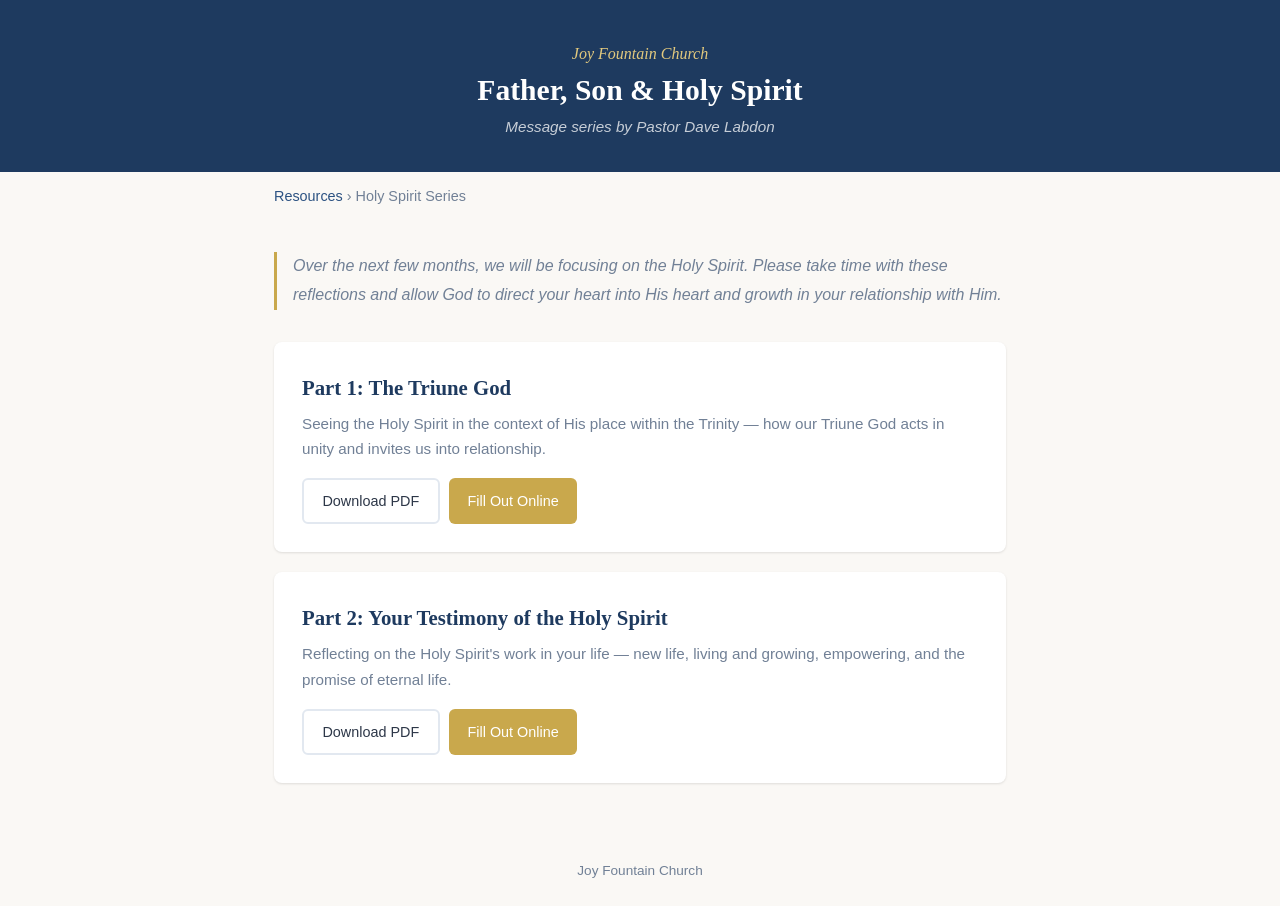
==== 2025-holy-spirit/index.html @ 9b5f1e60 "Add Holy Spirit series resource pages with interactive forms Static site for Joy Fountain Church res" ====
<!DOCTYPE html>
<html lang="en">
<head>
  <meta charset="UTF-8">
  <meta name="viewport" content="width=device-width, initial-scale=1.0">
  <title>Father, Son &amp; Holy Spirit - Joy Fountain Church</title>
  <link rel="stylesheet" href="../style.css">
</head>
<body>
  <header class="site-header">
    <p class="church-name">Joy Fountain Church</p>
    <h1>Father, Son &amp; Holy Spirit</h1>
    <p class="subtitle">Message series by Pastor Dave Labdon</p>
  </header>

  <nav class="breadcrumb">
    <a href="../">Resources</a> &rsaquo; Holy Spirit Series
  </nav>

  <div class="container">
    <p class="series-intro">Over the next few months, we will be focusing on the Holy Spirit. Please take time with these reflections and allow God to direct your heart into His heart and growth in your relationship with Him.</p>

    <div class="card">
      <h2>Part 1: The Triune God</h2>
      <p class="card-desc">Seeing the Holy Spirit in the context of His place within the Trinity &mdash; how our Triune God acts in unity and invites us into relationship.</p>
      <div class="card-actions">
        <a href="The_Triune_God_reflection_fillable.pdf" class="btn btn-outline" target="_blank">Download PDF</a>
        <a href="triune-god.html" class="btn btn-accent">Fill Out Online</a>
      </div>
    </div>

    <div class="card">
      <h2>Part 2: Your Testimony of the Holy Spirit</h2>
      <p class="card-desc">Reflecting on the Holy Spirit's work in your life &mdash; new life, living and growing, empowering, and the promise of eternal life.</p>
      <div class="card-actions">
        <a href="Testimony_of_the_Holy_Spirit_reflection_fillable.pdf" class="btn btn-outline" target="_blank">Download PDF</a>
        <a href="testimony.html" class="btn btn-accent">Fill Out Online</a>
      </div>
    </div>
  </div>

  <footer class="site-footer">
    Joy Fountain Church
  </footer>
</body>
</html>
---- style.css ----
:root {
  --primary: #1e3a5f;
  --primary-light: #2c5282;
  --accent: #c9a84c;
  --accent-light: #e2c97e;
  --bg: #faf8f5;
  --bg-card: #ffffff;
  --text: #2d3748;
  --text-light: #718096;
  --border: #e2e8f0;
  --input-bg: #edf2f7;
}

*, *::before, *::after {
  margin: 0;
  padding: 0;
  box-sizing: border-box;
}

body {
  font-family: -apple-system, BlinkMacSystemFont, 'Segoe UI', Roboto, sans-serif;
  background: var(--bg);
  color: var(--text);
  line-height: 1.7;
}

/* Header */
.site-header {
  text-align: center;
  padding: 2.5rem 1.5rem 2rem;
  background: var(--primary);
  color: white;
}

.site-header .church-name {
  font-family: Georgia, 'Times New Roman', serif;
  font-style: italic;
  font-size: 1rem;
  color: var(--accent-light);
  margin-bottom: 0.25rem;
}

.site-header h1 {
  font-family: Georgia, 'Times New Roman', serif;
  font-size: 1.85rem;
  font-weight: 700;
  margin-bottom: 0.25rem;
  line-height: 1.3;
}

.site-header .subtitle {
  font-size: 0.95rem;
  color: rgba(255, 255, 255, 0.75);
  font-style: italic;
}

/* Container */
.container {
  max-width: 780px;
  margin: 0 auto;
  padding: 2rem 1.5rem;
}

/* Breadcrumb */
.breadcrumb {
  max-width: 780px;
  margin: 0 auto;
  padding: 0.75rem 1.5rem;
  font-size: 0.9rem;
  color: var(--text-light);
}

.breadcrumb a {
  color: var(--primary-light);
  text-decoration: none;
}

.breadcrumb a:hover {
  text-decoration: underline;
}

/* Cards */
.card {
  background: var(--bg-card);
  border-radius: 8px;
  box-shadow: 0 1px 3px rgba(0, 0, 0, 0.08), 0 1px 2px rgba(0, 0, 0, 0.04);
  padding: 1.75rem;
  margin-bottom: 1.25rem;
}

.card h2 {
  font-family: Georgia, 'Times New Roman', serif;
  color: var(--primary);
  font-size: 1.3rem;
  margin-bottom: 0.35rem;
}

.card .card-desc {
  color: var(--text-light);
  margin-bottom: 1rem;
  font-size: 0.95rem;
}

.card-actions {
  display: flex;
  gap: 0.6rem;
  flex-wrap: wrap;
}

/* Series intro */
.series-intro {
  font-style: italic;
  color: var(--text-light);
  margin-bottom: 2rem;
  border-left: 3px solid var(--accent);
  padding-left: 1rem;
  line-height: 1.8;
}

/* Buttons */
.btn {
  display: inline-flex;
  align-items: center;
  gap: 0.4rem;
  padding: 0.55rem 1.15rem;
  border-radius: 6px;
  font-size: 0.9rem;
  font-weight: 500;
  text-decoration: none;
  border: none;
  cursor: pointer;
  transition: background 0.2s, color 0.2s, border-color 0.2s;
  font-family: inherit;
}

.btn-primary {
  background: var(--primary);
  color: white;
}

.btn-primary:hover {
  background: var(--primary-light);
}

.btn-accent {
  background: var(--accent);
  color: white;
}

.btn-accent:hover {
  background: #b8993f;
}

.btn-outline {
  background: transparent;
  border: 2px solid var(--border);
  color: var(--text);
}

.btn-outline:hover {
  border-color: var(--primary);
  color: var(--primary);
}

.btn:disabled {
  opacity: 0.6;
  cursor: not-allowed;
}

/* Form page styles */
.intro-text {
  font-style: italic;
  color: var(--text-light);
  border-left: 3px solid var(--accent);
  padding-left: 1rem;
  margin-bottom: 2rem;
  line-height: 1.8;
}

.form-section {
  margin-bottom: 2.5rem;
}

.form-section h2 {
  font-family: Georgia, 'Times New Roman', serif;
  color: var(--primary);
  font-size: 1.25rem;
  border-bottom: 2px solid var(--accent);
  padding-bottom: 0.4rem;
  margin-bottom: 1.25rem;
}

.context {
  margin-bottom: 1.25rem;
  color: var(--text-light);
}

.question-group {
  margin-bottom: 1.5rem;
}

.question-group label {
  display: block;
  font-weight: 500;
  margin-bottom: 0.4rem;
  line-height: 1.65;
}

.question-group textarea {
  width: 100%;
  min-height: 110px;
  padding: 0.7rem;
  border: 2px solid var(--border);
  border-radius: 6px;
  font-family: inherit;
  font-size: 0.95rem;
  line-height: 1.6;
  background: var(--input-bg);
  color: var(--text);
  resize: vertical;
  transition: border-color 0.2s, background 0.2s;
}

.question-group textarea:focus {
  outline: none;
  border-color: var(--primary-light);
  background: white;
}

.prayer-box {
  background: var(--input-bg);
  border-left: 4px solid var(--accent);
  padding: 1.25rem 1.5rem;
  font-style: italic;
  border-radius: 0 6px 6px 0;
  margin-bottom: 1rem;
  line-height: 1.8;
}

.form-actions {
  display: flex;
  gap: 0.75rem;
  flex-wrap: wrap;
  padding-top: 1.5rem;
  border-top: 1px solid var(--border);
}

.closing-text {
  text-align: center;
  color: var(--text-light);
  font-style: italic;
  margin-top: 1.5rem;
  font-size: 0.95rem;
}

.response-text {
  white-space: pre-wrap;
  padding: 0.7rem;
  background: var(--input-bg);
  border-radius: 6px;
  min-height: 1.5rem;
  line-height: 1.6;
  font-size: 0.95rem;
}

/* Footer */
.site-footer {
  text-align: center;
  padding: 1.5rem;
  color: var(--text-light);
  font-size: 0.85rem;
}

/* Save indicator */
.save-indicator {
  position: fixed;
  bottom: 1.25rem;
  right: 1.25rem;
  background: var(--primary);
  color: white;
  padding: 0.4rem 0.85rem;
  border-radius: 6px;
  font-size: 0.8rem;
  opacity: 0;
  transition: opacity 0.3s;
  pointer-events: none;
}

.save-indicator.show {
  opacity: 1;
}

/* Print styles */
@media print {
  body { background: white; }
  .site-header { background: none; color: var(--text); padding: 1rem 0; border-bottom: 2px solid var(--primary); }
  .site-header .church-name { color: var(--text-light); }
  .site-header h1 { color: var(--primary); }
  .site-header .subtitle { color: var(--text-light); }
  .form-actions, .breadcrumb, .save-indicator { display: none !important; }
  .question-group textarea { border: 1px solid #ccc; background: white; }
  .card { box-shadow: none; border: 1px solid #ddd; }
  .container { padding: 1rem 0; }
}

/* Responsive */
@media (max-width: 600px) {
  .site-header { padding: 2rem 1rem 1.5rem; }
  .site-header h1 { font-size: 1.4rem; }
  .container { padding: 1.25rem 1rem; }
  .card { padding: 1.25rem; }
  .card-actions { flex-direction: column; }
  .btn { justify-content: center; }
  .form-actions { flex-direction: column; }
}
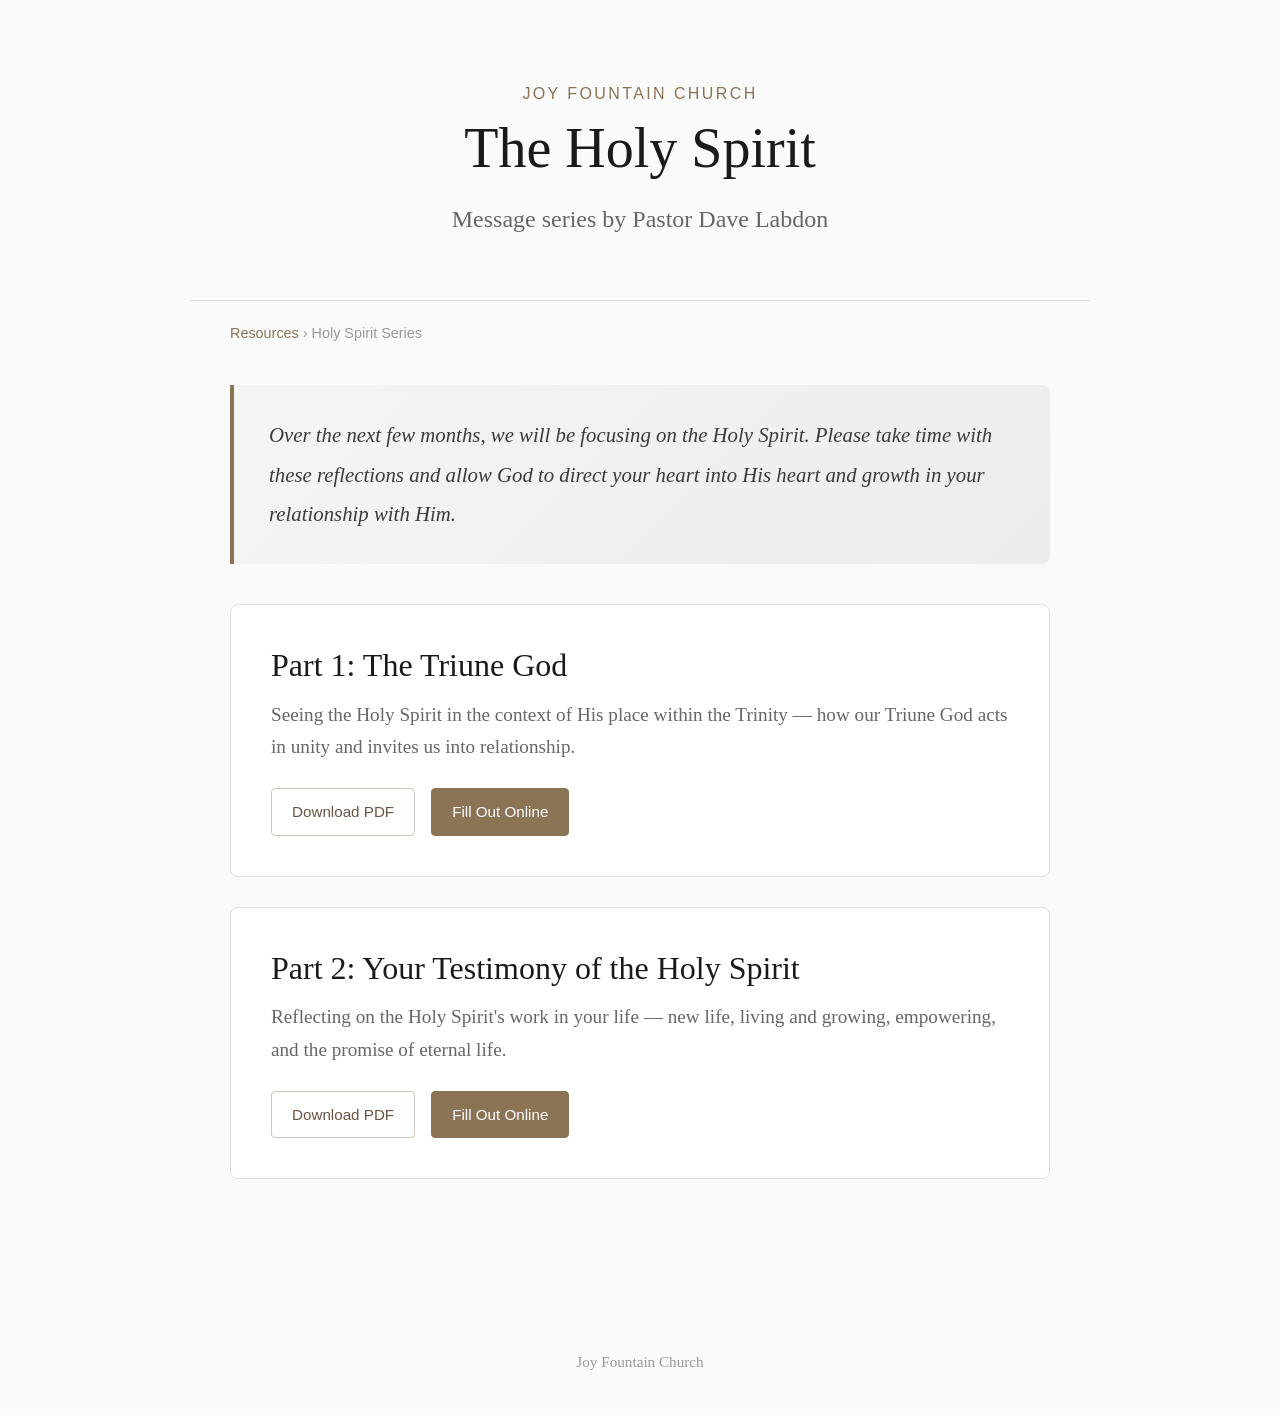
==== commit 47a74e7a: "Rename series to The Holy Spirit and add message videos Embeds YouTube videos at the top of each int" ====
--- a/2025-holy-spirit/index.html
+++ b/2025-holy-spirit/index.html
@@ -3,13 +3,13 @@
 <head>
   <meta charset="UTF-8">
   <meta name="viewport" content="width=device-width, initial-scale=1.0">
-  <title>Father, Son &amp; Holy Spirit - Joy Fountain Church</title>
+  <title>The Holy Spirit - Joy Fountain Church</title>
   <link rel="stylesheet" href="../style.css">
 </head>
 <body>
   <header class="site-header">
     <p class="church-name">Joy Fountain Church</p>
-    <h1>Father, Son &amp; Holy Spirit</h1>
+    <h1>The Holy Spirit</h1>
     <p class="subtitle">Message series by Pastor Dave Labdon</p>
   </header>
 
--- a/style.css
+++ b/style.css
@@ -1,315 +1,435 @@
-:root {
-  --primary: #1e3a5f;
-  --primary-light: #2c5282;
-  --accent: #c9a84c;
-  --accent-light: #e2c97e;
-  --bg: #faf8f5;
-  --bg-card: #ffffff;
-  --text: #2d3748;
-  --text-light: #718096;
-  --border: #e2e8f0;
-  --input-bg: #edf2f7;
-}
-
-*, *::before, *::after {
-  margin: 0;
-  padding: 0;
-  box-sizing: border-box;
+/* ================================================================
+   JOY FOUNTAIN CHURCH — RESOURCES
+   ================================================================ */
+
+* {
+    margin: 0;
+    padding: 0;
+    box-sizing: border-box;
 }
 
 body {
-  font-family: -apple-system, BlinkMacSystemFont, 'Segoe UI', Roboto, sans-serif;
-  background: var(--bg);
-  color: var(--text);
-  line-height: 1.7;
-}
-
-/* Header */
+    font-family: 'Georgia', 'Times New Roman', serif;
+    background: #fafafa;
+    color: #2c2c2c;
+    line-height: 1.7;
+}
+
+/* ---- Header ---- */
+
 .site-header {
-  text-align: center;
-  padding: 2.5rem 1.5rem 2rem;
-  background: var(--primary);
-  color: white;
+    text-align: center;
+    padding: 80px 40px 60px;
+    max-width: 900px;
+    margin: 0 auto;
+    border-bottom: 1px solid #e0e0e0;
 }
 
 .site-header .church-name {
-  font-family: Georgia, 'Times New Roman', serif;
-  font-style: italic;
-  font-size: 1rem;
-  color: var(--accent-light);
-  margin-bottom: 0.25rem;
+    font-family: 'Arial', sans-serif;
+    font-size: 1em;
+    text-transform: uppercase;
+    letter-spacing: 0.15em;
+    color: #8b7355;
+    margin-bottom: 8px;
 }
 
 .site-header h1 {
-  font-family: Georgia, 'Times New Roman', serif;
-  font-size: 1.85rem;
-  font-weight: 700;
-  margin-bottom: 0.25rem;
-  line-height: 1.3;
+    font-size: 3.5em;
+    font-weight: normal;
+    margin-bottom: 0.3em;
+    color: #1a1a1a;
+    line-height: 1.2;
 }
 
 .site-header .subtitle {
-  font-size: 0.95rem;
-  color: rgba(255, 255, 255, 0.75);
-  font-style: italic;
-}
-
-/* Container */
+    font-size: 1.5em;
+    color: #666;
+    margin-top: 0.5em;
+}
+
+/* ---- Layout ---- */
+
 .container {
-  max-width: 780px;
-  margin: 0 auto;
-  padding: 2rem 1.5rem;
-}
-
-/* Breadcrumb */
+    max-width: 900px;
+    margin: 0 auto;
+    padding: 40px 40px 100px;
+}
+
+/* ---- Breadcrumb ---- */
+
 .breadcrumb {
-  max-width: 780px;
-  margin: 0 auto;
-  padding: 0.75rem 1.5rem;
-  font-size: 0.9rem;
-  color: var(--text-light);
+    max-width: 900px;
+    margin: 0 auto;
+    padding: 20px 40px 0;
+    font-family: 'Arial', sans-serif;
+    font-size: 0.9em;
+    color: #999;
 }
 
 .breadcrumb a {
-  color: var(--primary-light);
-  text-decoration: none;
+    color: #8b7355;
+    text-decoration: none;
+    transition: color 0.2s;
 }
 
 .breadcrumb a:hover {
-  text-decoration: underline;
-}
-
-/* Cards */
+    color: #6b5344;
+    text-decoration: underline;
+}
+
+/* ---- Cards ---- */
+
 .card {
-  background: var(--bg-card);
-  border-radius: 8px;
-  box-shadow: 0 1px 3px rgba(0, 0, 0, 0.08), 0 1px 2px rgba(0, 0, 0, 0.04);
-  padding: 1.75rem;
-  margin-bottom: 1.25rem;
+    border: 1px solid #e0e0e0;
+    border-radius: 8px;
+    padding: 40px;
+    background: #fff;
+    margin-bottom: 30px;
+    transition: border-color 0.2s, box-shadow 0.2s;
+}
+
+.card:hover {
+    border-color: #8b7355;
+    box-shadow: 0 2px 12px rgba(139, 115, 85, 0.1);
 }
 
 .card h2 {
-  font-family: Georgia, 'Times New Roman', serif;
-  color: var(--primary);
-  font-size: 1.3rem;
-  margin-bottom: 0.35rem;
+    font-size: 2em;
+    font-weight: normal;
+    color: #1a1a1a;
+    margin-bottom: 12px;
+    line-height: 1.3;
 }
 
 .card .card-desc {
-  color: var(--text-light);
-  margin-bottom: 1rem;
-  font-size: 0.95rem;
+    font-size: 1.2em;
+    color: #666;
+    margin-bottom: 24px;
+    line-height: 1.7;
 }
 
 .card-actions {
-  display: flex;
-  gap: 0.6rem;
-  flex-wrap: wrap;
-}
-
-/* Series intro */
+    display: flex;
+    gap: 16px;
+    flex-wrap: wrap;
+}
+
+/* ---- Series Intro ---- */
+
 .series-intro {
-  font-style: italic;
-  color: var(--text-light);
-  margin-bottom: 2rem;
-  border-left: 3px solid var(--accent);
-  padding-left: 1rem;
-  line-height: 1.8;
-}
-
-/* Buttons */
+    font-style: italic;
+    background: linear-gradient(135deg, #f5f5f5 0%, #ececec 100%);
+    padding: 30px 35px;
+    border-left: 4px solid #8b7355;
+    margin-bottom: 40px;
+    border-radius: 0 8px 8px 0;
+    font-size: 1.3em;
+    line-height: 1.9;
+    color: #3a3a3a;
+}
+
+/* ---- Buttons ---- */
+
 .btn {
-  display: inline-flex;
-  align-items: center;
-  gap: 0.4rem;
-  padding: 0.55rem 1.15rem;
-  border-radius: 6px;
-  font-size: 0.9rem;
-  font-weight: 500;
-  text-decoration: none;
-  border: none;
-  cursor: pointer;
-  transition: background 0.2s, color 0.2s, border-color 0.2s;
-  font-family: inherit;
+    font-family: 'Arial', sans-serif;
+    font-size: 0.95em;
+    color: #6b5344;
+    text-decoration: none;
+    padding: 10px 20px;
+    border: 1px solid #d0c4b8;
+    border-radius: 4px;
+    background: transparent;
+    cursor: pointer;
+    transition: background 0.2s, color 0.2s, border-color 0.2s;
+    display: inline-flex;
+    align-items: center;
+    gap: 6px;
+}
+
+.btn:hover {
+    background: #8b7355;
+    color: #fff;
+    border-color: #8b7355;
 }
 
 .btn-primary {
-  background: var(--primary);
-  color: white;
+    background: #8b7355;
+    color: #fff;
+    border-color: #8b7355;
 }
 
 .btn-primary:hover {
-  background: var(--primary-light);
+    background: #6b5344;
+    border-color: #6b5344;
 }
 
 .btn-accent {
-  background: var(--accent);
-  color: white;
+    background: #8b7355;
+    color: #fff;
+    border-color: #8b7355;
 }
 
 .btn-accent:hover {
-  background: #b8993f;
+    background: #6b5344;
+    border-color: #6b5344;
 }
 
 .btn-outline {
-  background: transparent;
-  border: 2px solid var(--border);
-  color: var(--text);
+    background: transparent;
+    color: #6b5344;
+    border-color: #d0c4b8;
 }
 
 .btn-outline:hover {
-  border-color: var(--primary);
-  color: var(--primary);
+    background: #8b7355;
+    color: #fff;
+    border-color: #8b7355;
 }
 
 .btn:disabled {
-  opacity: 0.6;
-  cursor: not-allowed;
-}
-
-/* Form page styles */
+    opacity: 0.5;
+    cursor: not-allowed;
+}
+
+/* ---- Video ---- */
+
+.video-container {
+    position: relative;
+    width: 100%;
+    padding-bottom: 56.25%;
+    margin-bottom: 50px;
+    border-radius: 8px;
+    overflow: hidden;
+    background: #000;
+}
+
+.video-container iframe {
+    position: absolute;
+    top: 0;
+    left: 0;
+    width: 100%;
+    height: 100%;
+    border: 0;
+}
+
+/* ---- Form Page Styles ---- */
+
 .intro-text {
-  font-style: italic;
-  color: var(--text-light);
-  border-left: 3px solid var(--accent);
-  padding-left: 1rem;
-  margin-bottom: 2rem;
-  line-height: 1.8;
+    font-style: italic;
+    background: linear-gradient(135deg, #f5f5f5 0%, #ececec 100%);
+    padding: 30px 35px;
+    border-left: 4px solid #8b7355;
+    margin-bottom: 50px;
+    border-radius: 0 8px 8px 0;
+    font-size: 1.3em;
+    line-height: 1.9;
+    color: #3a3a3a;
 }
 
 .form-section {
-  margin-bottom: 2.5rem;
+    margin-bottom: 50px;
 }
 
 .form-section h2 {
-  font-family: Georgia, 'Times New Roman', serif;
-  color: var(--primary);
-  font-size: 1.25rem;
-  border-bottom: 2px solid var(--accent);
-  padding-bottom: 0.4rem;
-  margin-bottom: 1.25rem;
+    font-size: 2em;
+    font-weight: normal;
+    margin-bottom: 30px;
+    color: #333;
+    line-height: 1.3;
+    padding-top: 40px;
+    border-top: 1px solid #e0e0e0;
+}
+
+.form-section:first-of-type h2 {
+    border-top: none;
+    padding-top: 0;
 }
 
 .context {
-  margin-bottom: 1.25rem;
-  color: var(--text-light);
+    font-size: 1.2em;
+    font-style: italic;
+    color: #666;
+    margin-bottom: 30px;
+    line-height: 1.8;
 }
 
 .question-group {
-  margin-bottom: 1.5rem;
+    margin-bottom: 35px;
 }
 
 .question-group label {
-  display: block;
-  font-weight: 500;
-  margin-bottom: 0.4rem;
-  line-height: 1.65;
+    display: block;
+    font-size: 1.2em;
+    color: #3a3a3a;
+    margin-bottom: 12px;
+    line-height: 1.8;
 }
 
 .question-group textarea {
-  width: 100%;
-  min-height: 110px;
-  padding: 0.7rem;
-  border: 2px solid var(--border);
-  border-radius: 6px;
-  font-family: inherit;
-  font-size: 0.95rem;
-  line-height: 1.6;
-  background: var(--input-bg);
-  color: var(--text);
-  resize: vertical;
-  transition: border-color 0.2s, background 0.2s;
+    width: 100%;
+    min-height: 120px;
+    padding: 16px 20px;
+    border: 1px solid #e0e0e0;
+    border-radius: 8px;
+    font-family: 'Georgia', 'Times New Roman', serif;
+    font-size: 1.1em;
+    line-height: 1.8;
+    background: #fff;
+    color: #2c2c2c;
+    resize: vertical;
+    transition: border-color 0.2s, box-shadow 0.2s;
 }
 
 .question-group textarea:focus {
-  outline: none;
-  border-color: var(--primary-light);
-  background: white;
-}
+    outline: none;
+    border-color: #8b7355;
+    box-shadow: 0 0 0 3px rgba(139, 115, 85, 0.1);
+}
+
+/* ---- Prayer Box ---- */
 
 .prayer-box {
-  background: var(--input-bg);
-  border-left: 4px solid var(--accent);
-  padding: 1.25rem 1.5rem;
-  font-style: italic;
-  border-radius: 0 6px 6px 0;
-  margin-bottom: 1rem;
-  line-height: 1.8;
-}
+    font-style: italic;
+    background: linear-gradient(135deg, #f5f5f5 0%, #ececec 100%);
+    padding: 35px 40px;
+    border-left: 4px solid #8b7355;
+    margin-bottom: 30px;
+    border-radius: 0 8px 8px 0;
+    font-size: 1.2em;
+    line-height: 1.9;
+    color: #3a3a3a;
+}
+
+/* ---- Form Actions ---- */
 
 .form-actions {
-  display: flex;
-  gap: 0.75rem;
-  flex-wrap: wrap;
-  padding-top: 1.5rem;
-  border-top: 1px solid var(--border);
-}
+    display: flex;
+    gap: 16px;
+    flex-wrap: wrap;
+    padding-top: 40px;
+    margin-top: 20px;
+    border-top: 1px solid #e0e0e0;
+}
+
+/* ---- Closing Text ---- */
 
 .closing-text {
-  text-align: center;
-  color: var(--text-light);
-  font-style: italic;
-  margin-top: 1.5rem;
-  font-size: 0.95rem;
-}
+    text-align: center;
+    font-style: italic;
+    color: #666;
+    font-size: 1.1em;
+    margin-top: 20px;
+    line-height: 1.7;
+}
+
+/* ---- Response Text (PDF output) ---- */
 
 .response-text {
-  white-space: pre-wrap;
-  padding: 0.7rem;
-  background: var(--input-bg);
-  border-radius: 6px;
-  min-height: 1.5rem;
-  line-height: 1.6;
-  font-size: 0.95rem;
-}
-
-/* Footer */
+    white-space: pre-wrap;
+    padding: 16px 20px;
+    background: #f5f5f5;
+    border: 1px solid #e0e0e0;
+    border-radius: 8px;
+    min-height: 2rem;
+    line-height: 1.8;
+    font-size: 1.1em;
+    font-family: 'Georgia', 'Times New Roman', serif;
+}
+
+/* ---- Footer ---- */
+
 .site-footer {
-  text-align: center;
-  padding: 1.5rem;
-  color: var(--text-light);
-  font-size: 0.85rem;
-}
-
-/* Save indicator */
+    text-align: center;
+    padding: 40px;
+    color: #999;
+    font-size: 0.95em;
+}
+
+/* ---- Save Indicator ---- */
+
 .save-indicator {
-  position: fixed;
-  bottom: 1.25rem;
-  right: 1.25rem;
-  background: var(--primary);
-  color: white;
-  padding: 0.4rem 0.85rem;
-  border-radius: 6px;
-  font-size: 0.8rem;
-  opacity: 0;
-  transition: opacity 0.3s;
-  pointer-events: none;
+    position: fixed;
+    bottom: 20px;
+    right: 20px;
+    background: #8b7355;
+    color: #fff;
+    padding: 8px 16px;
+    border-radius: 4px;
+    font-family: 'Arial', sans-serif;
+    font-size: 0.85em;
+    opacity: 0;
+    transition: opacity 0.3s;
+    pointer-events: none;
 }
 
 .save-indicator.show {
-  opacity: 1;
-}
-
-/* Print styles */
+    opacity: 1;
+}
+
+/* ---- Print ---- */
+
 @media print {
-  body { background: white; }
-  .site-header { background: none; color: var(--text); padding: 1rem 0; border-bottom: 2px solid var(--primary); }
-  .site-header .church-name { color: var(--text-light); }
-  .site-header h1 { color: var(--primary); }
-  .site-header .subtitle { color: var(--text-light); }
-  .form-actions, .breadcrumb, .save-indicator { display: none !important; }
-  .question-group textarea { border: 1px solid #ccc; background: white; }
-  .card { box-shadow: none; border: 1px solid #ddd; }
-  .container { padding: 1rem 0; }
-}
-
-/* Responsive */
-@media (max-width: 600px) {
-  .site-header { padding: 2rem 1rem 1.5rem; }
-  .site-header h1 { font-size: 1.4rem; }
-  .container { padding: 1.25rem 1rem; }
-  .card { padding: 1.25rem; }
-  .card-actions { flex-direction: column; }
-  .btn { justify-content: center; }
-  .form-actions { flex-direction: column; }
-}
+    body { background: white; }
+    .form-actions, .breadcrumb, .save-indicator { display: none !important; }
+    .card { box-shadow: none; }
+    .card:hover { border-color: #e0e0e0; box-shadow: none; }
+}
+
+/* ---- Responsive ---- */
+
+@media (max-width: 768px) {
+    .site-header {
+        padding: 50px 24px 40px;
+    }
+
+    .site-header h1 {
+        font-size: 2.5em;
+    }
+
+    .container {
+        padding: 30px 24px 80px;
+    }
+
+    .breadcrumb {
+        padding: 15px 24px 0;
+    }
+
+    .card {
+        padding: 28px 24px;
+    }
+
+    .card h2 {
+        font-size: 1.6em;
+    }
+
+    .card-actions {
+        flex-direction: column;
+    }
+
+    .btn {
+        text-align: center;
+        justify-content: center;
+    }
+
+    .form-section h2 {
+        font-size: 1.6em;
+        margin-bottom: 25px;
+        padding-top: 30px;
+    }
+
+    .question-group label {
+        font-size: 1.1em;
+    }
+
+    .series-intro,
+    .intro-text,
+    .prayer-box {
+        padding: 25px 20px;
+        font-size: 1.15em;
+    }
+
+    .form-actions {
+        flex-direction: column;
+    }
+}
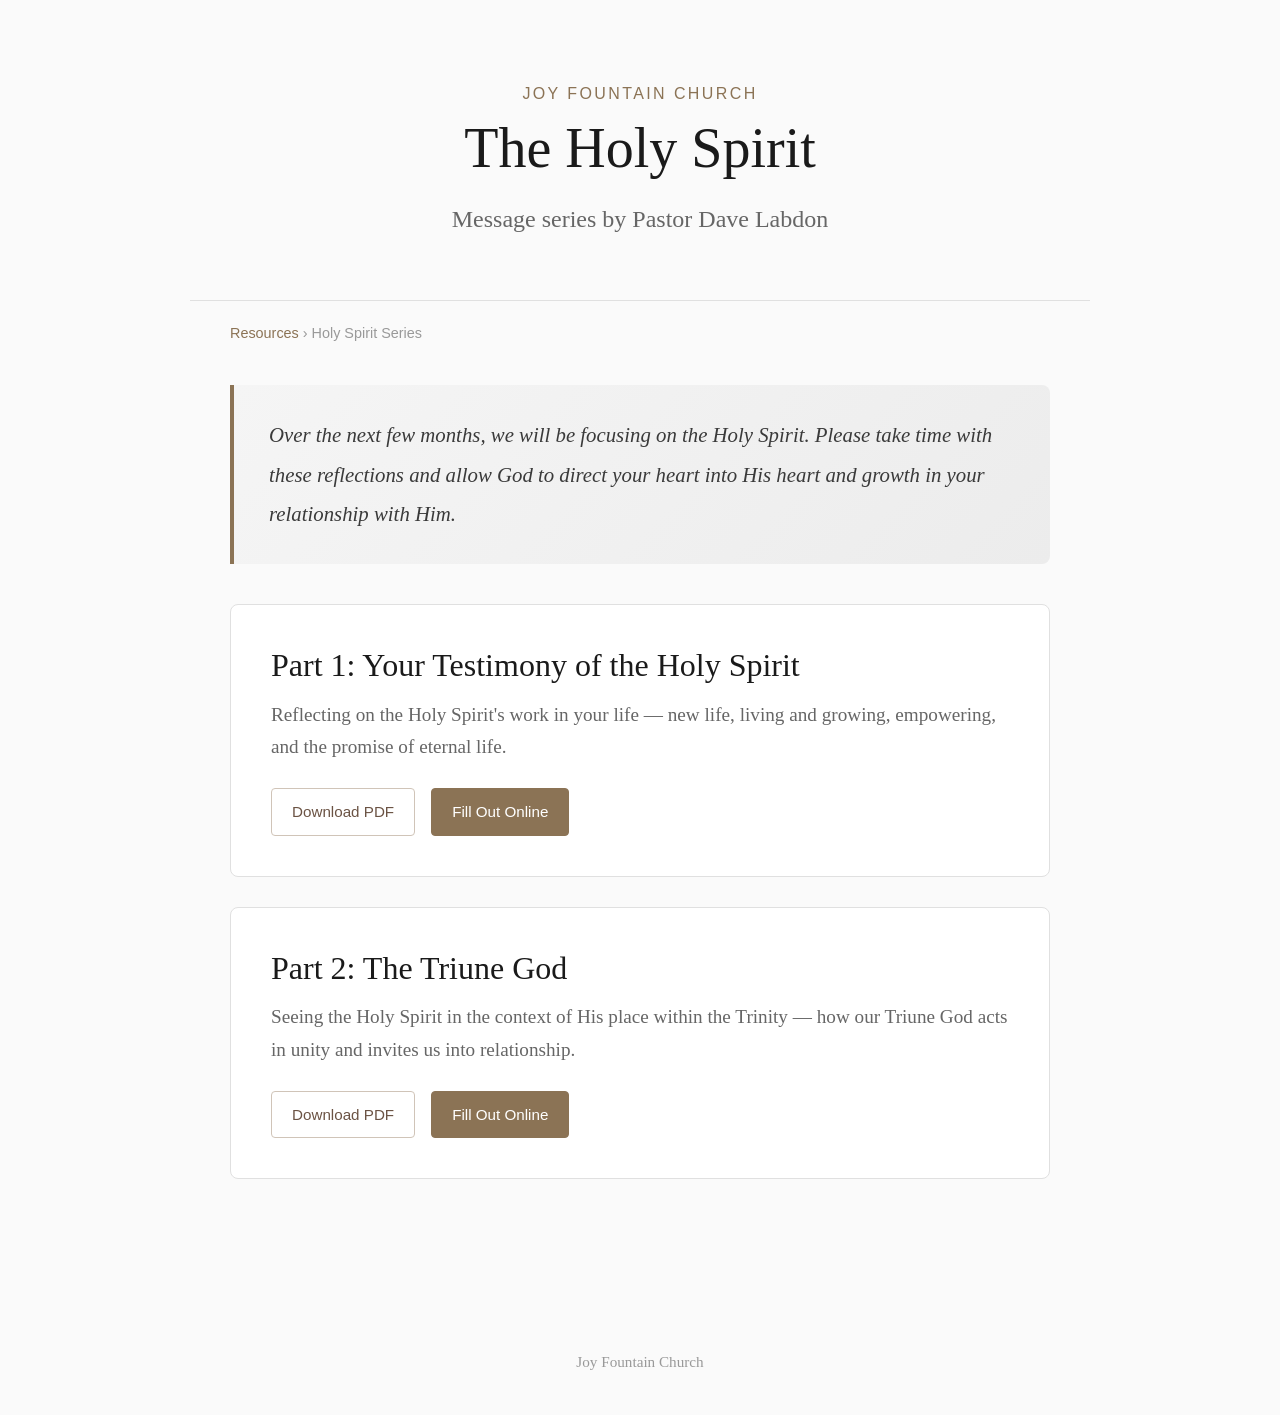
==== commit 5517ac53: "Fix part ordering: Testimony is Part 1, Triune God is Part 2 Swap card order on series page and corr" ====
--- a/2025-holy-spirit/index.html
+++ b/2025-holy-spirit/index.html
@@ -21,20 +21,20 @@
     <p class="series-intro">Over the next few months, we will be focusing on the Holy Spirit. Please take time with these reflections and allow God to direct your heart into His heart and growth in your relationship with Him.</p>
 
     <div class="card">
-      <h2>Part 1: The Triune God</h2>
+      <h2>Part 1: Your Testimony of the Holy Spirit</h2>
+      <p class="card-desc">Reflecting on the Holy Spirit's work in your life &mdash; new life, living and growing, empowering, and the promise of eternal life.</p>
+      <div class="card-actions">
+        <a href="Testimony_of_the_Holy_Spirit_reflection_fillable.pdf" class="btn btn-outline" target="_blank">Download PDF</a>
+        <a href="testimony.html" class="btn btn-accent">Fill Out Online</a>
+      </div>
+    </div>
+
+    <div class="card">
+      <h2>Part 2: The Triune God</h2>
       <p class="card-desc">Seeing the Holy Spirit in the context of His place within the Trinity &mdash; how our Triune God acts in unity and invites us into relationship.</p>
       <div class="card-actions">
         <a href="The_Triune_God_reflection_fillable.pdf" class="btn btn-outline" target="_blank">Download PDF</a>
         <a href="triune-god.html" class="btn btn-accent">Fill Out Online</a>
-      </div>
-    </div>
-
-    <div class="card">
-      <h2>Part 2: Your Testimony of the Holy Spirit</h2>
-      <p class="card-desc">Reflecting on the Holy Spirit's work in your life &mdash; new life, living and growing, empowering, and the promise of eternal life.</p>
-      <div class="card-actions">
-        <a href="Testimony_of_the_Holy_Spirit_reflection_fillable.pdf" class="btn btn-outline" target="_blank">Download PDF</a>
-        <a href="testimony.html" class="btn btn-accent">Fill Out Online</a>
       </div>
     </div>
   </div>
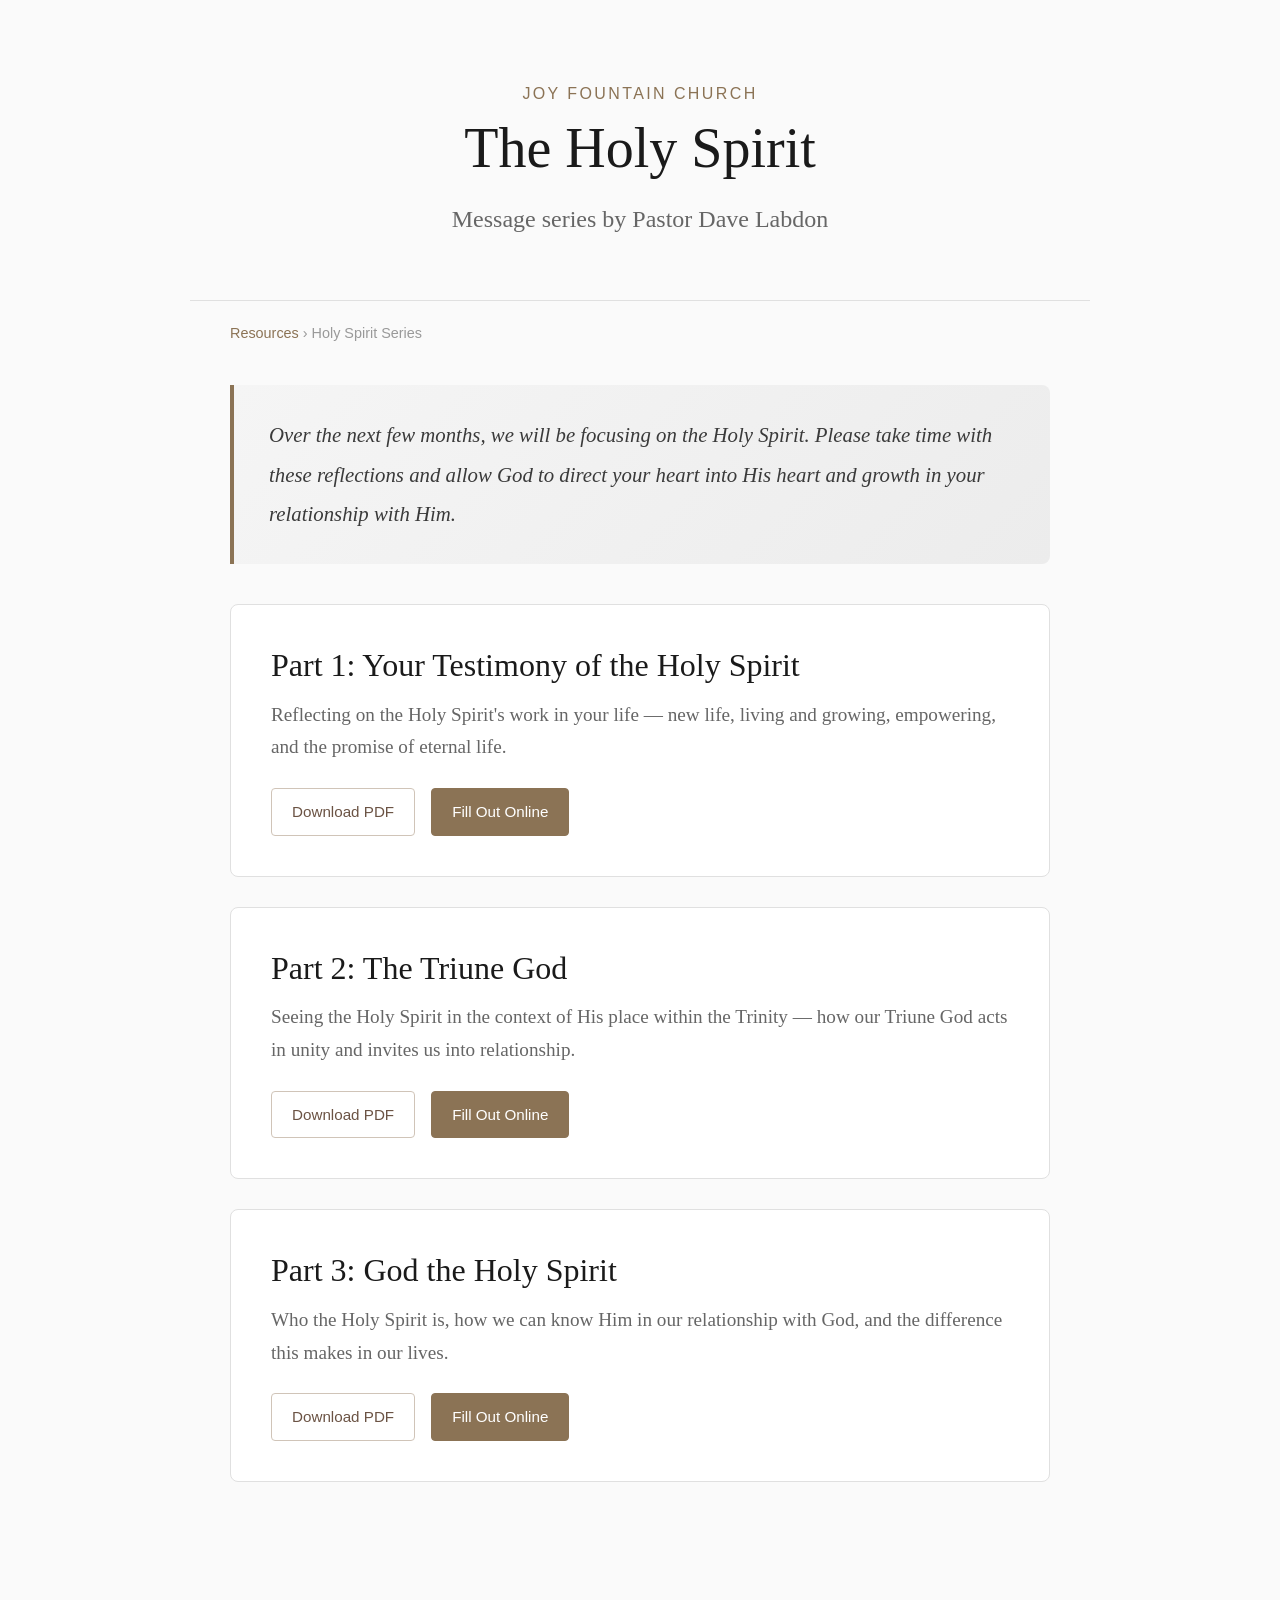
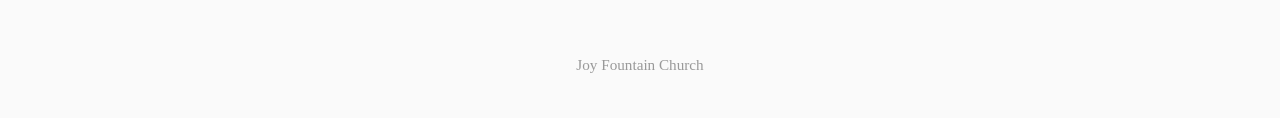
==== commit c825919a: "Add Part 3: God the Holy Spirit with interactive form" ====
--- a/2025-holy-spirit/index.html
+++ b/2025-holy-spirit/index.html
@@ -37,6 +37,14 @@
         <a href="triune-god.html" class="btn btn-accent">Fill Out Online</a>
       </div>
     </div>
+    <div class="card">
+      <h2>Part 3: God the Holy Spirit</h2>
+      <p class="card-desc">Who the Holy Spirit is, how we can know Him in our relationship with God, and the difference this makes in our lives.</p>
+      <div class="card-actions">
+        <a href="God_the_Holy_Spirit_reflection_fillable.pdf" class="btn btn-outline" target="_blank">Download PDF</a>
+        <a href="god-the-holy-spirit.html" class="btn btn-accent">Fill Out Online</a>
+      </div>
+    </div>
   </div>
 
   <footer class="site-footer">
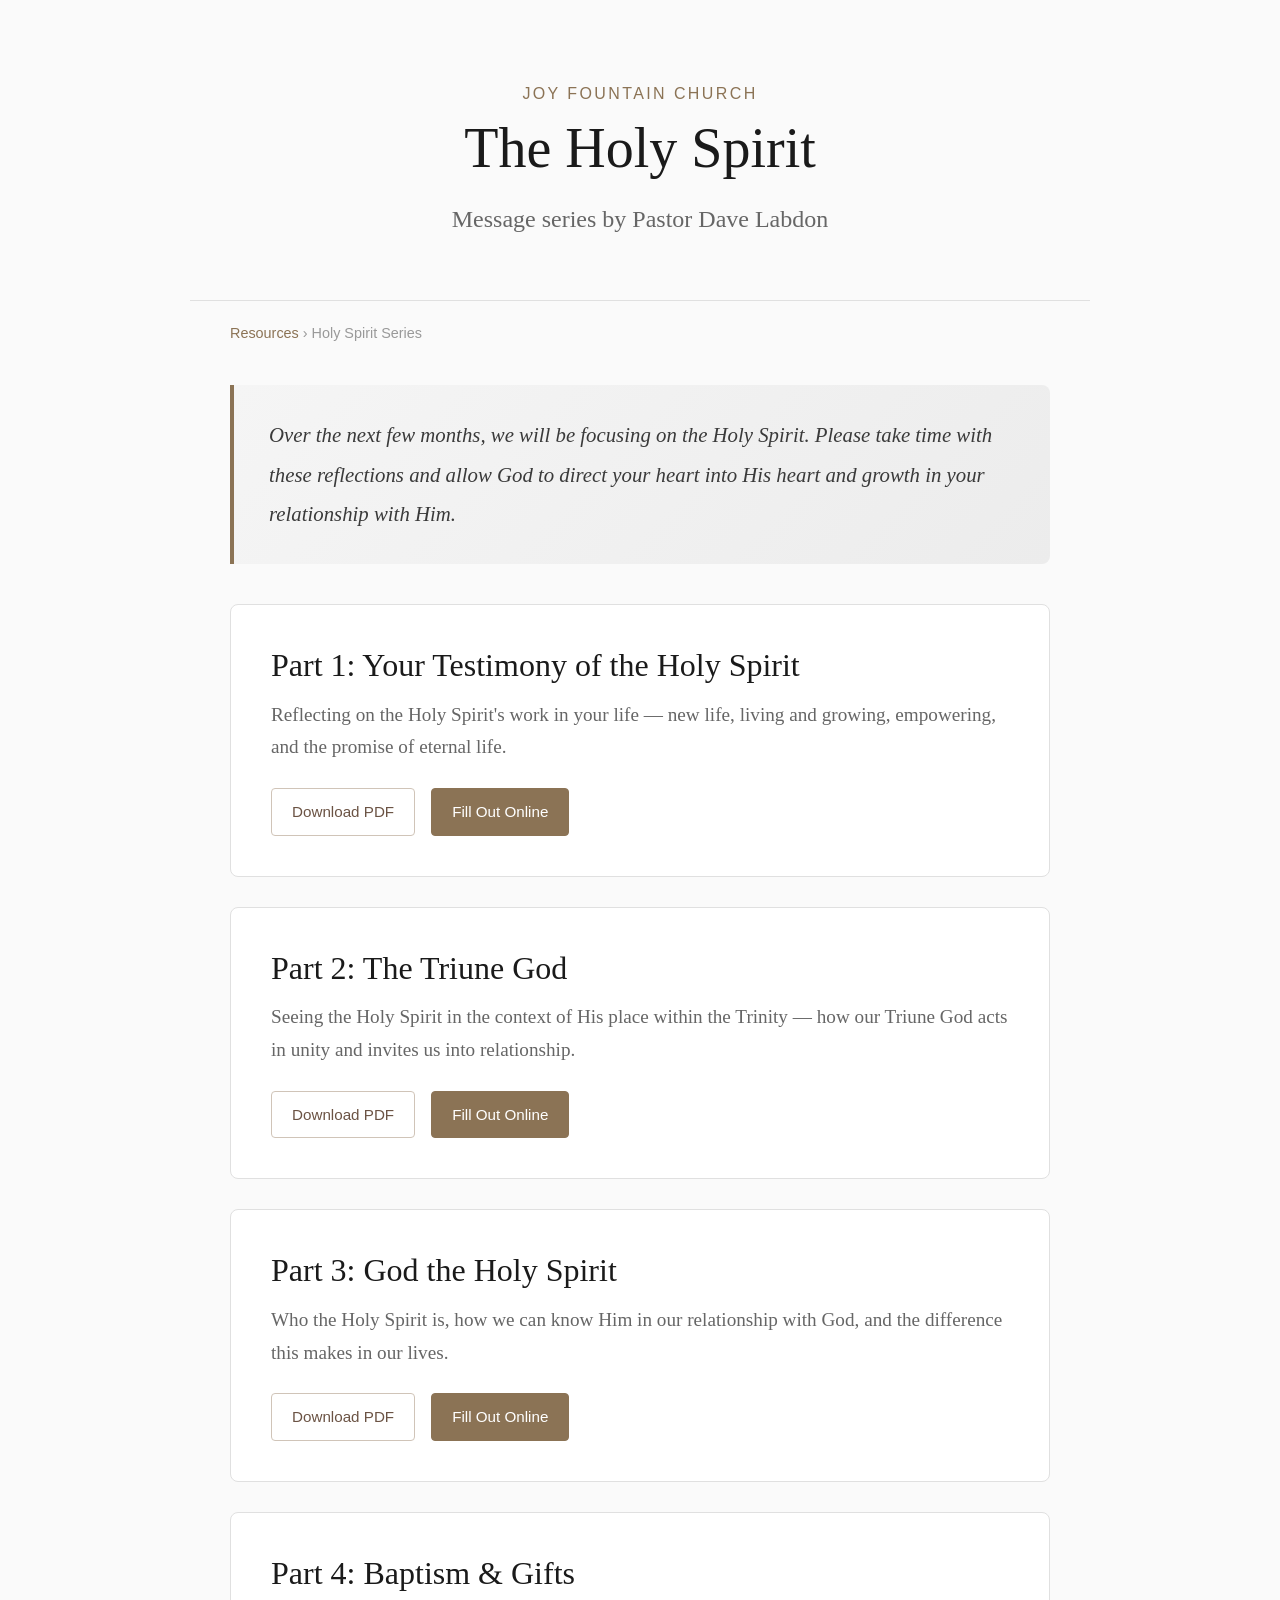
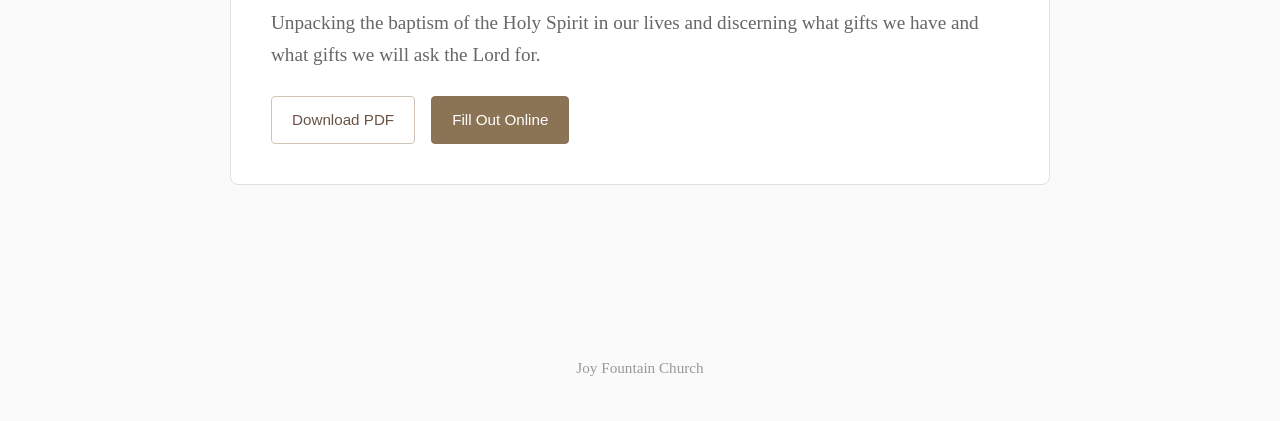
==== commit ed58eda0: "Add Part 4: Baptism and Gifts of the Holy Spirit with interactive form" ====
--- a/2025-holy-spirit/index.html
+++ b/2025-holy-spirit/index.html
@@ -45,6 +45,15 @@
         <a href="god-the-holy-spirit.html" class="btn btn-accent">Fill Out Online</a>
       </div>
     </div>
+
+    <div class="card">
+      <h2>Part 4: Baptism &amp; Gifts</h2>
+      <p class="card-desc">Unpacking the baptism of the Holy Spirit in our lives and discerning what gifts we have and what gifts we will ask the Lord for.</p>
+      <div class="card-actions">
+        <a href="Holy_Spirit_Baptism_and_Gifts_Reflection_fillable.pdf" class="btn btn-outline" target="_blank">Download PDF</a>
+        <a href="baptism-and-gifts.html" class="btn btn-accent">Fill Out Online</a>
+      </div>
+    </div>
   </div>
 
   <footer class="site-footer">
--- a/style.css
+++ b/style.css
@@ -246,6 +246,17 @@
     padding-top: 0;
 }
 
+.subsection-heading {
+    font-family: 'Arial', sans-serif;
+    font-size: 1em;
+    font-weight: normal;
+    text-transform: uppercase;
+    letter-spacing: 0.15em;
+    color: #8b7355;
+    margin-top: 40px;
+    margin-bottom: 25px;
+}
+
 .context {
     font-size: 1.2em;
     font-style: italic;
